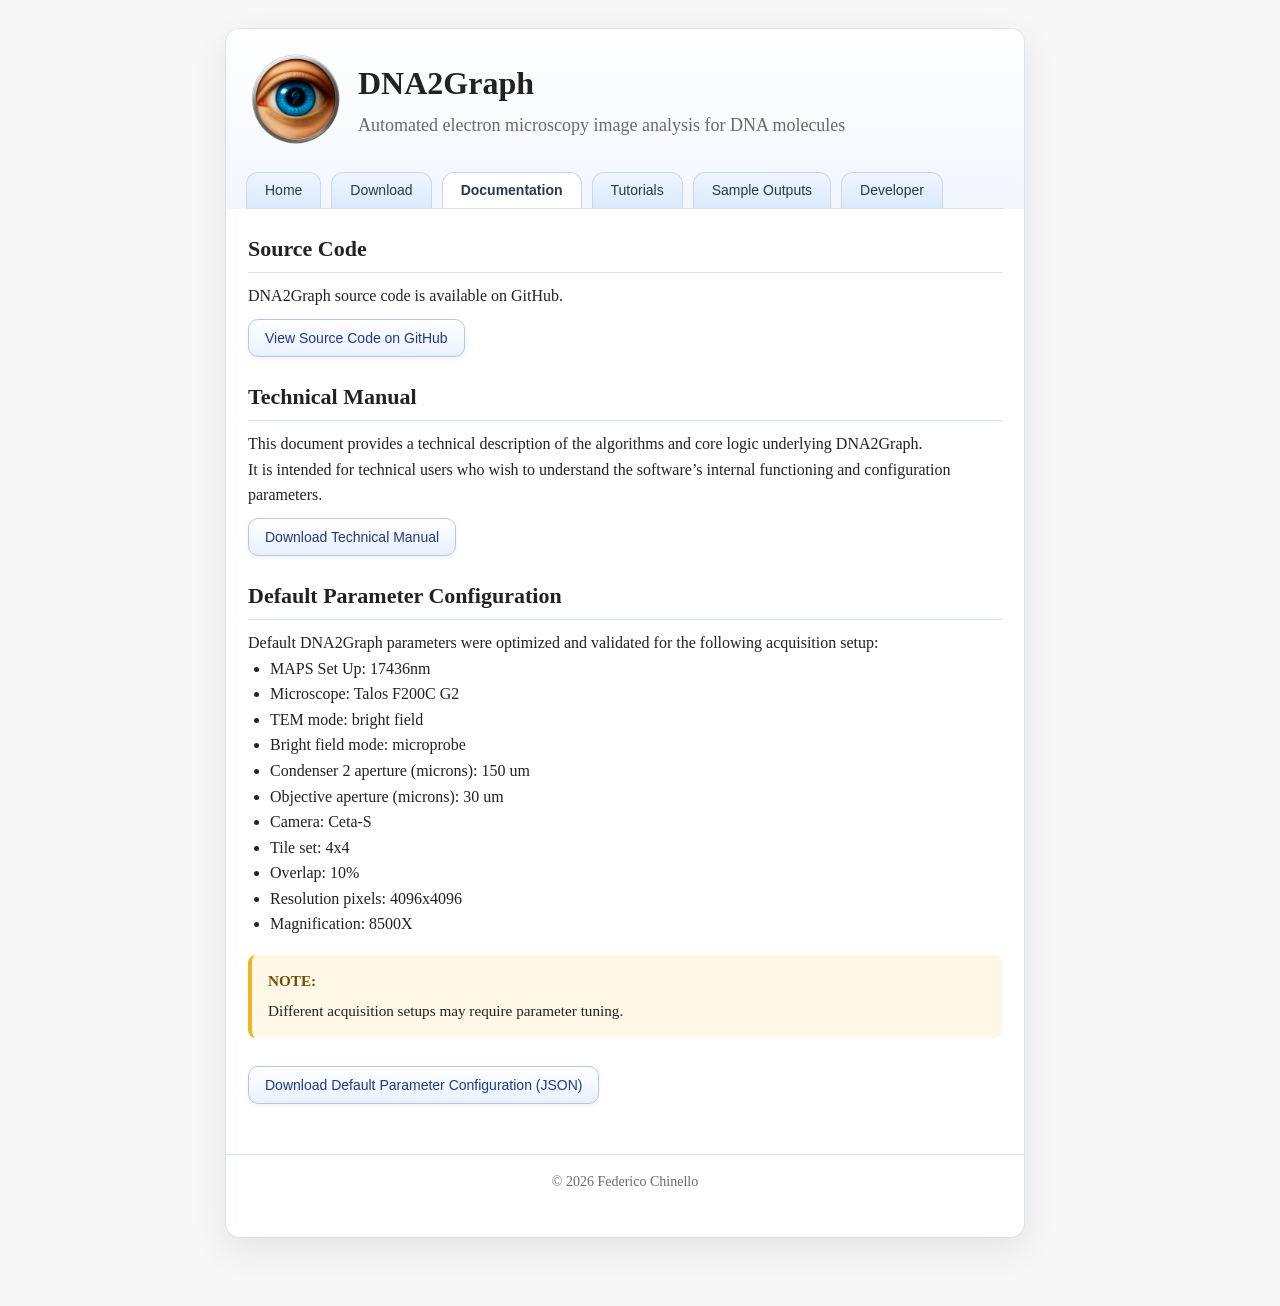
==== website/docs.html @ 9267c8a8 "Website upload" ====
<!DOCTYPE html>
<html lang="en">
<head>
  <meta charset="utf-8" />
  <meta name="viewport" content="width=800, initial-scale=0.3, minimum-scale=0.1, maximum-scale=3.0, user-scalable=yes">
  <title>DNA2Graph | Docs</title>
  <meta name="description" content="Documentation of DNA2Graph, a tool that automates the processing of electron microscopy images of DNA molecules." />
  <link rel="icon" type="image/png" href="assets/logo.png">
  <link rel="stylesheet" href="styles.css" />
</head>
<body>
  <div class="wrap">
    <div class="card">
      <header>
        <div class="mast">
          <div class="brand">
            <img src="assets/logo.png" alt="DNA2Graph logo" class="logo">
            <div class="text">
              <h1>DNA2Graph</h1>
              <p class="tagline">Automated electron microscopy image analysis for DNA molecules</p>
            </div>
          </div>
        </div>
        <nav>
          <div class="tabs">
            <a class="tab" href="index.html">Home</a>
            <a class="tab" href="download.html">Download</a>
            <a class="tab" href="docs.html">Documentation</a>
            <a class="tab" href="tutorials.html">Tutorials</a>
            <a class="tab" href="outputs.html">Sample Outputs</a>
            <a class="tab" href="https://chinefed.github.io/">Developer</a>
          </div>
        </nav>
      </header>

      <div class="shell grid">
      <main>
      
        <section>
          <h2>Source Code</h2>
        
          <p>
            DNA2Graph source code is available on GitHub.
          </p>
        
          <a href="https://github.com/chinefed/DNA2Graph" class="btn">
            View Source Code on GitHub
          </a>
      
        </section>
      
        <section>
          <h2>Technical Manual</h2>
      
          <p>
            This document provides a technical description of the algorithms and core
            logic underlying DNA2Graph.<br>
            It is intended for technical users who wish to understand the software’s internal functioning and configuration parameters.
          </p>
          
          <a href="assets/docs/manual.pdf" class="btn">Download Technical Manual</a>
          
        </section>
        
        <section>
          <h2>Default Parameter Configuration</h2>
        
          <p>
            Default DNA2Graph parameters were optimized and validated for the following acquisition setup:
          </p>
        
          <ul>
            <li>MAPS Set Up: 17436nm</li>
            <li>Microscope: Talos F200C G2</li>
            <li>TEM mode: bright field</li>
            <li>Bright field mode: microprobe</li>
            <li>Condenser 2 aperture (microns): 150 um</li>
            <li>Objective aperture (microns): 30 um</li>
            <li>Camera: Ceta-S</li>
            <li>Tile set: 4x4</li>
            <li>Overlap: 10%</li>
            <li>Resolution pixels: 4096x4096</li>
            <li>Magnification: 8500X</li>
          </ul>
          
          <div class="note-box">
          <strong>NOTE:</strong>
          Different acquisition setups may require parameter tuning.
          </div>
          
          <a href="assets/docs/defaults.json" class="btn">Download Default Parameter Configuration (JSON)</a>
          
        </section>
      
      </main>
      </div>

      <footer>
        © <span id="year"></span> Federico Chinello
      </footer>
    </div>
  </div>
  <script src="script.js"></script>
</body>
</html>
---- website/styles.css ----
:root {
  --bg: #f7f7f7;
  --paper: #fff;
  --ink: #222;
  --muted: #6a6a6a;
  --rule: #d9e2ef;
  --link: #0a58ca;
  --nav1: #eef5ff;
  --nav2: #dbeaff;
  --shadow: rgba(0, 0, 0, .08);
  --rad: 14px;
  --maxw: 800px;
  --g: 22px;
  --portrait-w: 220px;
}

* {
  box-sizing: border-box;
  margin: 0;
  padding: 0
}

body {
  font: 16px/1.6 Georgia, "Times New Roman", serif;
  color: var(--ink);
  background: var(--bg);
  padding-bottom: 40px
}

html,
body {
  overflow-x: auto;
  overflow-y: scroll;
  scrollbar-gutter: stable;
}

img {
  max-width: 100%;
  display: block
}

a {
  color: var(--link);
  text-decoration: none
}

a:hover {
  text-decoration: underline
}

.wrap {
  width: var(--maxw);
  margin: 28px auto;
  padding: 0
}

.card {
  background: var(--paper);
  border: 1px solid var(--rule);
  border-radius: var(--rad);
  box-shadow: 0 12px 34px var(--shadow);
  width: 800px;
  margin: 0 auto;
  overflow: hidden;
}

header {
  background: linear-gradient(#fff, #f2f6ff);
  padding: 20px 20px 60px;
  position: relative
}

.mast {
  display: flex;
  gap: 16px;
  align-items: center
}

.mast h1 {
  font-size: 32px
}

.brand {
  display: flex;
  align-items: center;
  gap: 12px;
}

.text {
  display: flex;
  flex-direction: column;
}

.logo {
  height: 100px;
  width: auto;
}

h1 {
  margin: 0;
}

.tagline {
  margin-top: 2px;
  color: var(--muted);
  font-size: 18px
}

nav {
  position: absolute;
  bottom: 0;
  left: 20px;
  right: 20px;
  border-bottom: 1px solid var(--rule)
}

.tabs {
  display: flex;
  gap: 10px;
  flex-wrap: wrap;
  align-items: flex-end
}

.tab {
  padding: 10px 18px;
  border: 1px solid #c9d7ec;
  border-bottom: none;
  border-radius: 12px 12px 0 0;
  background: linear-gradient(var(--nav1), var(--nav2));
  font: 14px/1.1 Verdana, sans-serif;
  color: #2a3a4a
}

.tab.active {
  background: #fff;
  font-weight: 600
}

.shell {
  padding: var(--g)
}

.grid {
  display: grid;
  grid-template-columns: 1fr;
  gap: var(--g);
  width: 100%;
}

h2 {
  font-size: 22px;
  margin-bottom: 10px;
  border-bottom: 1px solid var(--rule);
  padding-bottom: 6px
}

section+section {
  margin-top: var(--g)
}

ul {
  padding-left: 22px
}

.about-grid {
  display: grid;
  grid-template-columns: 240px 1fr;
  gap: 16px;
  align-items: start
}

.lead {
  font-size: 16px;
}

.about-media {
  width: var(--portrait-w)
}

.portrait {
  width: var(--portrait-w);
  border-radius: 8px;
  border: 1px solid var(--rule);
  box-shadow: 0 2px 8px var(--shadow);
  margin-bottom: 12px
}

.chips {
  display: flex;
  flex-wrap: wrap;
  gap: 8px;
  margin: 16px 0
}

.chip {
  padding: 4px 10px;
  border: 1px solid #cbd5e1;
  border-radius: 999px;
  font: 12px Verdana, sans-serif;
  background: linear-gradient(#fdfdfd, #f2f6ff);
  color: #314154;
  box-shadow: inset 0 1px 0 #fff
}

.btn {
  display: inline-block;
  padding: 10px 16px;
  border-radius: 10px;
  border: 1px solid #b6c6e3;
  background: linear-gradient(#fff, #e9f1ff);
  font: 14px Verdana, sans-serif;
  color: #1e3a8a;
  box-shadow: inset 0 1px 0 #fff, 0 2px 4px rgba(0, 0, 0, .06);
  margin-top: 10px;
}

.btn:hover {
  filter: brightness(1.03)
}

.btn-block {
  display: block;
  width: var(--portrait-w);
  text-align: center;
  margin-top: 8px
}

.btn-row {
  display: flex;
  flex-wrap: wrap;
  gap: 10px;
  margin-top: 12px;
}

.box {
  background: #fbfdff;
  border: 1px solid var(--rule);
  border-radius: 12px;
  padding: 14px;
  margin-bottom: 14px
}

.note-box {

  border-left: 4px solid #f0b429;

  background: #fff8e6;

  padding: 14px 16px;

  margin: 18px 0;

  border-radius: 8px;

  font-size: 0.95rem;

}

.note-box strong {

  display: block;

  margin-bottom: 6px;

  color: #7a4b00;

}

.contact {
  list-style: none;
  font: 14px Verdana, sans-serif;
  padding: 0
}

.contact li {
  margin: 6px 0
}

.date {
  color: var(--ink);
  font: 12px Verdana, sans-serif;
  font-weight: bold
}

.desc {
  margin-top: 4px;
  font-size: 14px;
  color: #444;
  font-style: italic;
}

.stacked li+li {
  margin-top: 14px
}

.code-block {
  font: 14px/1.5 "Courier New", monospace;
  background: #f4f8ff;
  border: 1px solid #d7e4f6;
  border-radius: 10px;
  padding: 12px;
  margin: 12px 0;
  overflow: auto;
}

.thumb {
  border-radius: 8px;
  border: 1px solid var(--rule);
  margin-bottom: 10px
}

.doi-badge {
  width: 100%;
  display: flex;
  justify-content: center;
}

figure {
  margin: 20px auto;
  width: fit-content;
  text-align: center;
}

figure img {
  display: block;
  max-width: 100%;
  height: auto;
}

figcaption {
  font-style: italic;
  margin-top: 8px;
  color: #555;
}

hr.sep {
  border: 0;
  border-top: 4px dotted var(--rule);
}

footer {
  padding: 16px;
  border-top: 1px solid var(--rule);
  color: var(--muted);
  font-size: 14px;
  text-align: center;
  margin: 28px 0
}
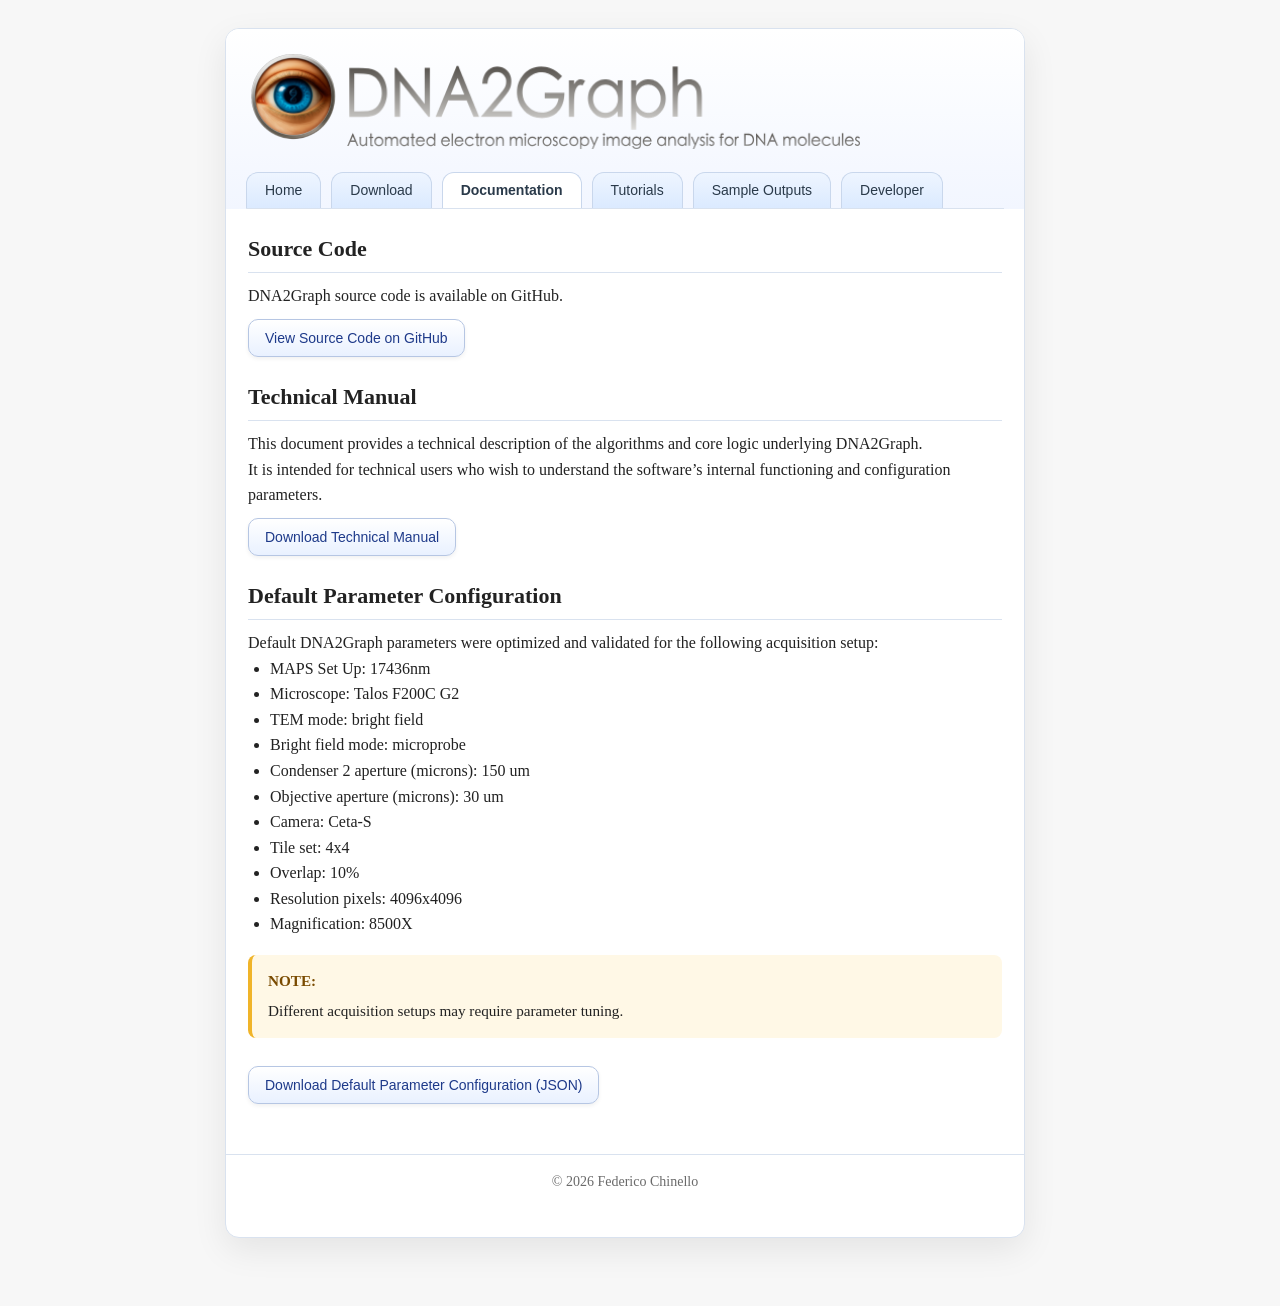
==== commit 4f919cfa: "Updated website" ====
--- a/website/docs.html
+++ b/website/docs.html
@@ -2,7 +2,7 @@
 <html lang="en">
 <head>
   <meta charset="utf-8" />
-  <meta name="viewport" content="width=800, initial-scale=0.3, minimum-scale=0.1, maximum-scale=3.0, user-scalable=yes">
+  <meta name="viewport" content="width=800">
   <title>DNA2Graph | Docs</title>
   <meta name="description" content="Documentation of DNA2Graph, a tool that automates the processing of electron microscopy images of DNA molecules." />
   <link rel="icon" type="image/png" href="assets/logo.png">
@@ -14,11 +14,7 @@
       <header>
         <div class="mast">
           <div class="brand">
-            <img src="assets/logo.png" alt="DNA2Graph logo" class="logo">
-            <div class="text">
-              <h1>DNA2Graph</h1>
-              <p class="tagline">Automated electron microscopy image analysis for DNA molecules</p>
-            </div>
+            <img src="assets/full_logo.png" alt="DNA2Graph logo" class="logo">
           </div>
         </div>
         <nav>
--- a/website/styles.css
+++ b/website/styles.css
@@ -10,6 +10,8 @@
   --shadow: rgba(0, 0, 0, .08);
   --rad: 14px;
   --maxw: 800px;
+  --page-w: 800px;
+  --content-w: calc(var(--page-w) - (2 * var(--g)) - 2px);
   --g: 22px;
   --portrait-w: 220px;
 }
@@ -29,9 +31,12 @@
 
 html,
 body {
+  min-width: var(--page-w);
   overflow-x: auto;
   overflow-y: scroll;
   scrollbar-gutter: stable;
+  -webkit-text-size-adjust: 100%;
+  text-size-adjust: 100%;
 }
 
 img {
@@ -49,7 +54,8 @@
 }
 
 .wrap {
-  width: var(--maxw);
+  width: var(--page-w);
+  min-width: var(--page-w);
   margin: 28px auto;
   padding: 0
 }
@@ -59,7 +65,8 @@
   border: 1px solid var(--rule);
   border-radius: var(--rad);
   box-shadow: 0 12px 34px var(--shadow);
-  width: 800px;
+  width: var(--page-w);
+  min-width: var(--page-w);
   margin: 0 auto;
   overflow: hidden;
 }
@@ -117,7 +124,7 @@
 .tabs {
   display: flex;
   gap: 10px;
-  flex-wrap: wrap;
+  flex-wrap: nowrap;
   align-items: flex-end
 }
 
@@ -137,14 +144,17 @@
 }
 
 .shell {
+  width: 100%;
+  min-width: 100%;
   padding: var(--g)
 }
 
 .grid {
   display: grid;
-  grid-template-columns: 1fr;
+  grid-template-columns: var(--content-w);
   gap: var(--g);
-  width: 100%;
+  width: var(--content-w);
+  min-width: var(--content-w);
 }
 
 h2 {
@@ -345,4 +355,4 @@
   font-size: 14px;
   text-align: center;
   margin: 28px 0
-}+}
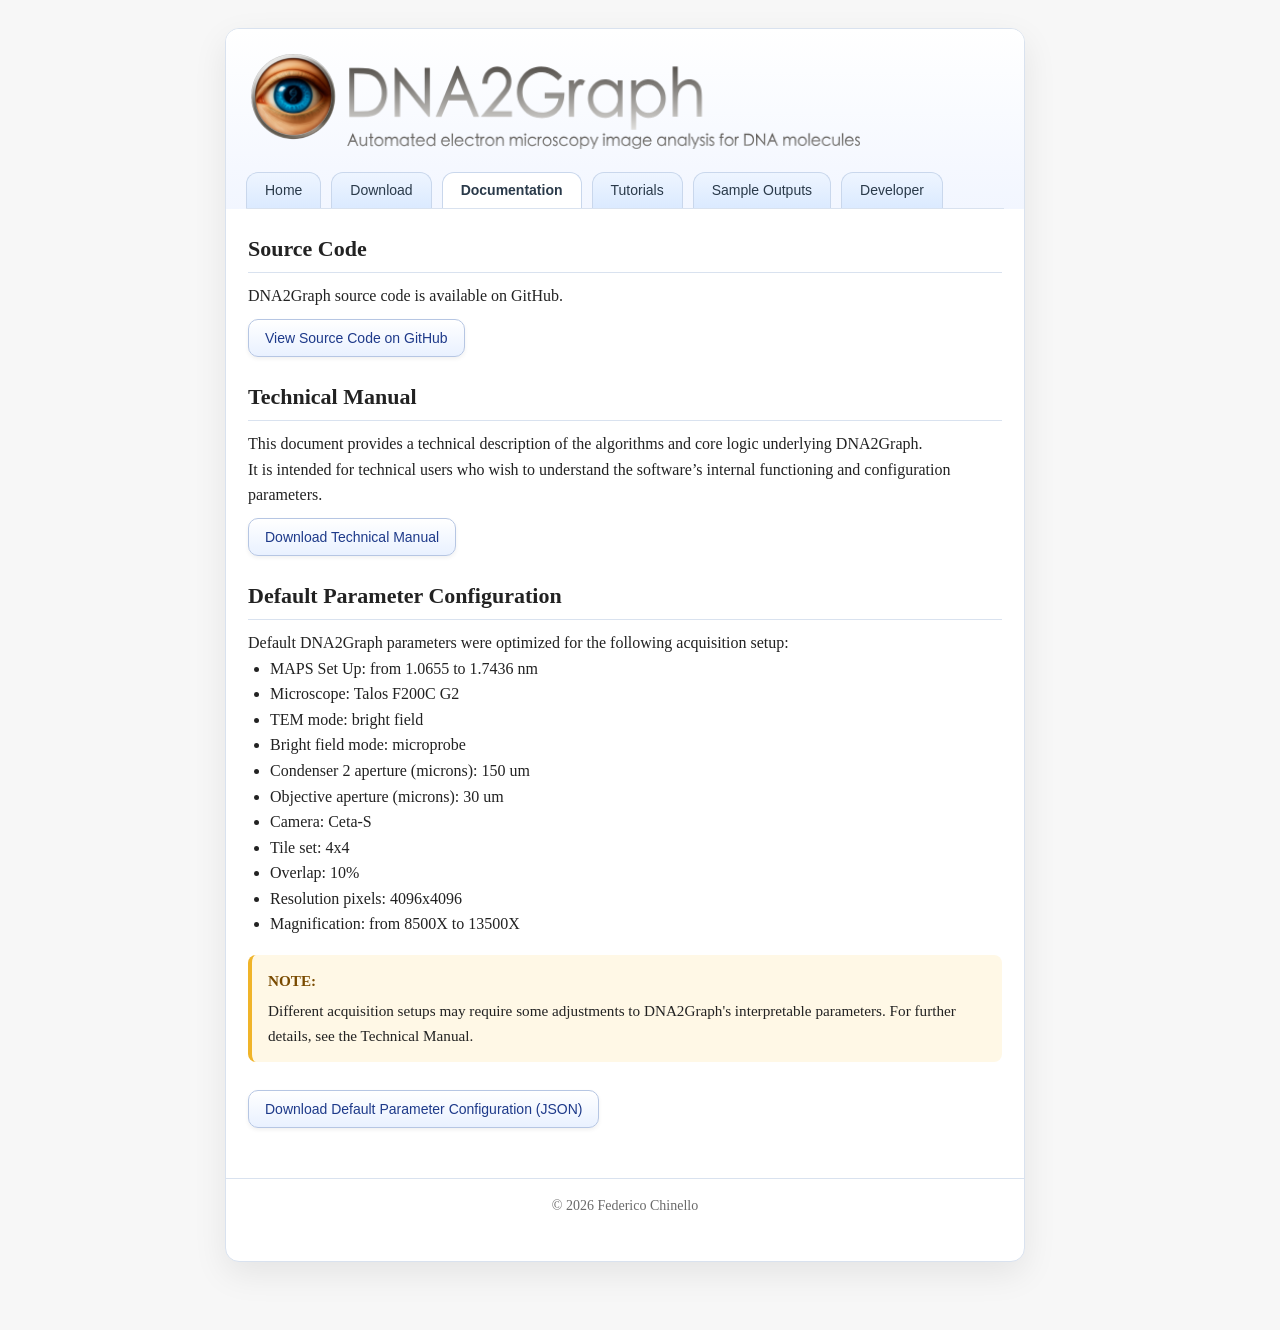
==== commit 9237fe46: "Updated manual and website" ====
--- a/website/docs.html
+++ b/website/docs.html
@@ -4,6 +4,7 @@
   <meta charset="utf-8" />
   <meta name="viewport" content="width=800">
   <title>DNA2Graph | Docs</title>
+  <link rel="canonical" href="https://federicochinello.com/DNA2Graph/docs.html" />
   <meta name="description" content="Documentation of DNA2Graph, a tool that automates the processing of electron microscopy images of DNA molecules." />
   <link rel="icon" type="image/png" href="assets/logo.png">
   <link rel="stylesheet" href="styles.css" />
@@ -62,11 +63,11 @@
           <h2>Default Parameter Configuration</h2>
         
           <p>
-            Default DNA2Graph parameters were optimized and validated for the following acquisition setup:
+            Default DNA2Graph parameters were optimized for the following acquisition setup:
           </p>
         
           <ul>
-            <li>MAPS Set Up: 17436nm</li>
+            <li>MAPS Set Up: from 1.0655 to 1.7436 nm</li>
             <li>Microscope: Talos F200C G2</li>
             <li>TEM mode: bright field</li>
             <li>Bright field mode: microprobe</li>
@@ -76,12 +77,13 @@
             <li>Tile set: 4x4</li>
             <li>Overlap: 10%</li>
             <li>Resolution pixels: 4096x4096</li>
-            <li>Magnification: 8500X</li>
+            <li>Magnification: from 8500X to 13500X</li>
           </ul>
           
           <div class="note-box">
           <strong>NOTE:</strong>
-          Different acquisition setups may require parameter tuning.
+          Different acquisition setups may require some adjustments to DNA2Graph's interpretable parameters.
+          For further details, see the Technical Manual.
           </div>
           
           <a href="assets/docs/defaults.json" class="btn">Download Default Parameter Configuration (JSON)</a>
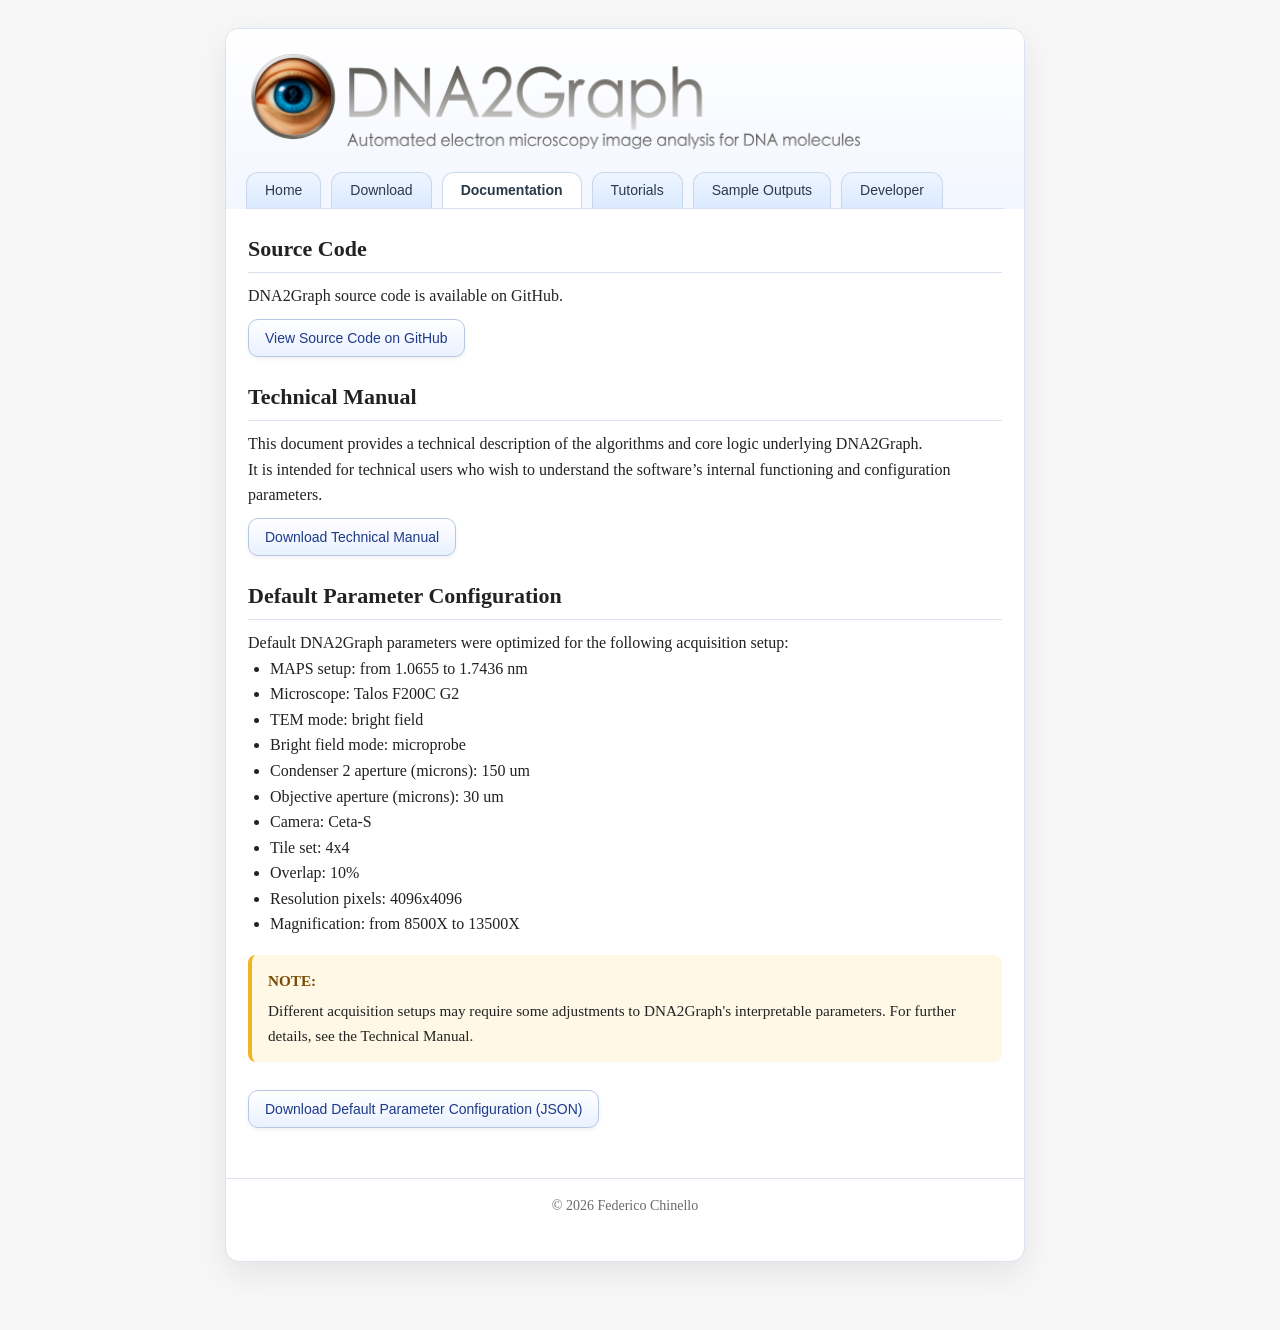
==== commit 51f41a1e: "Updated website" ====
--- a/website/docs.html
+++ b/website/docs.html
@@ -67,7 +67,7 @@
           </p>
         
           <ul>
-            <li>MAPS Set Up: from 1.0655 to 1.7436 nm</li>
+            <li>MAPS setup: from 1.0655 to 1.7436 nm</li>
             <li>Microscope: Talos F200C G2</li>
             <li>TEM mode: bright field</li>
             <li>Bright field mode: microprobe</li>
